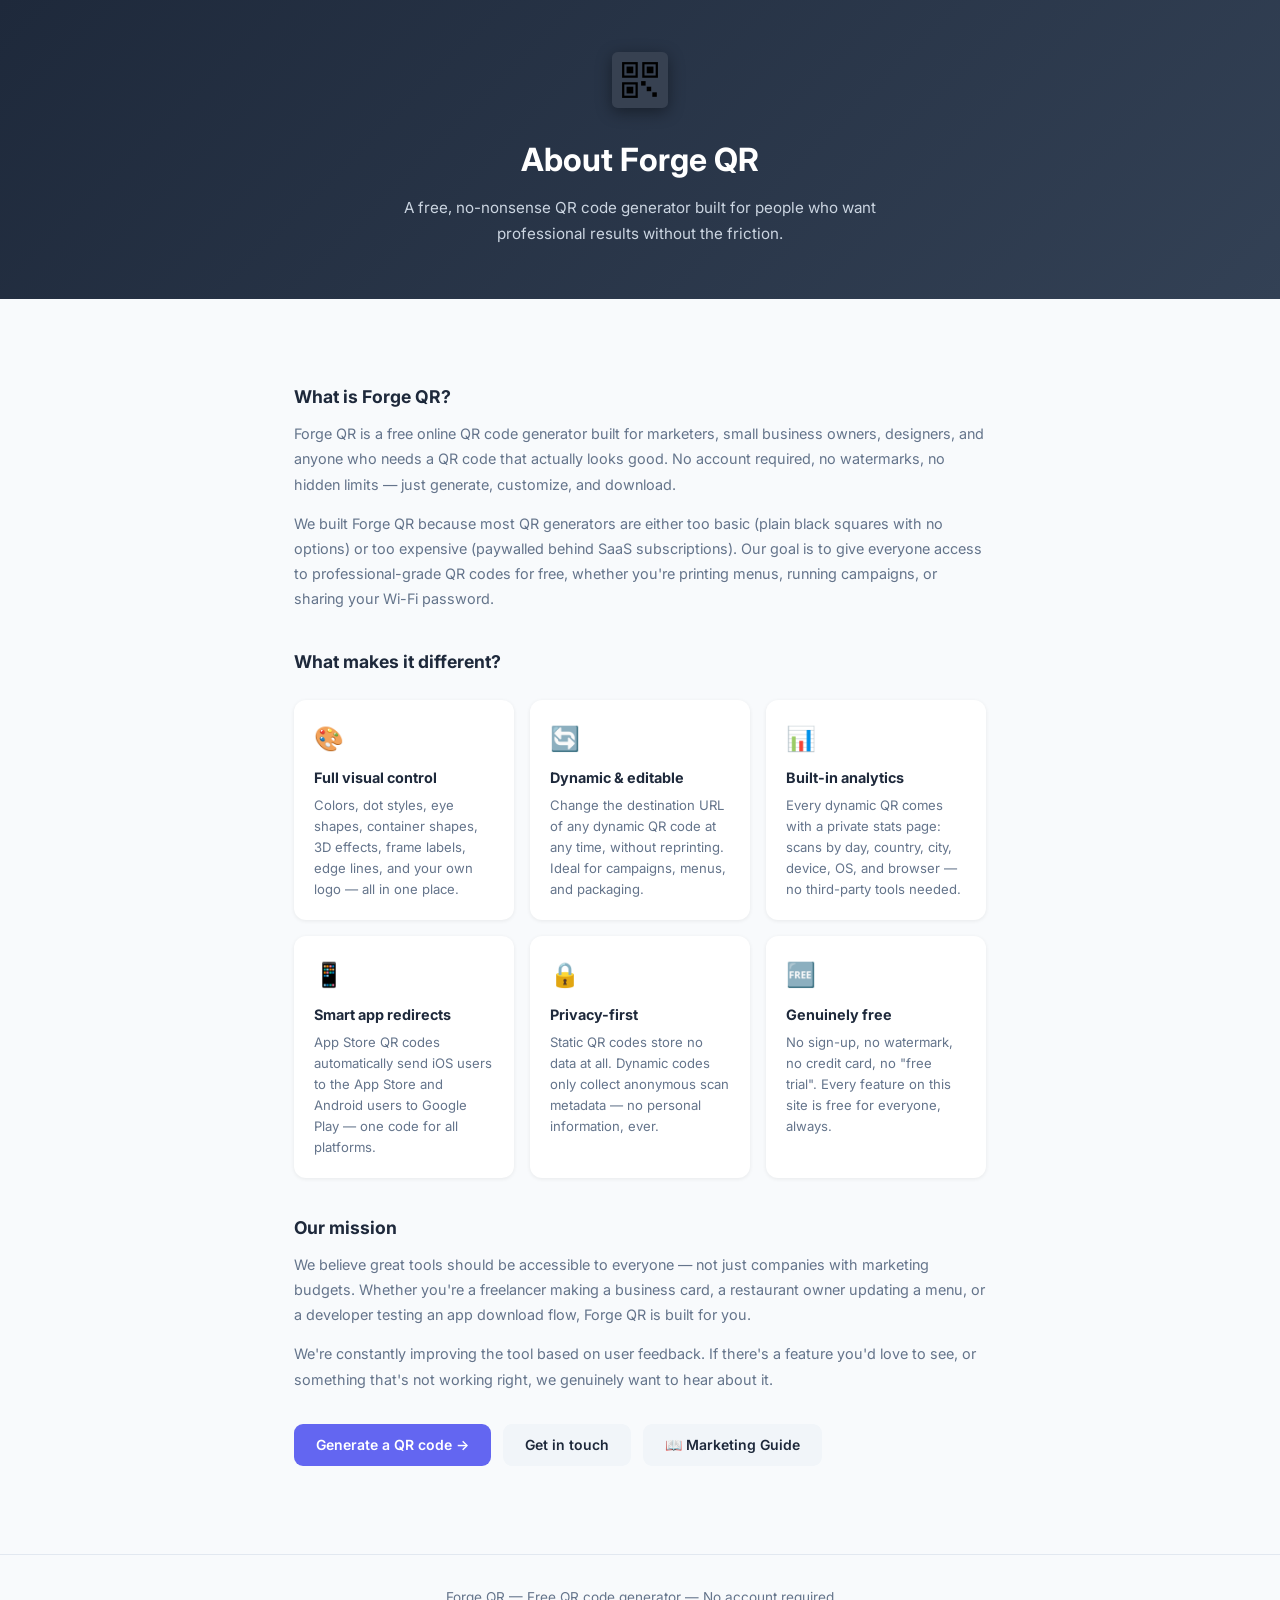
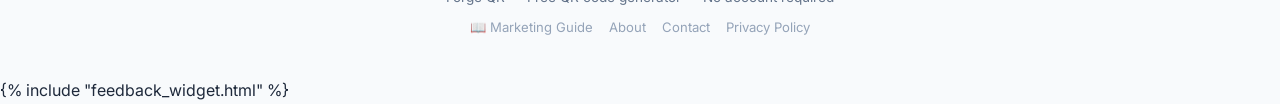
==== templates/about.html @ 37a7b5da "Add About, Contact, Privacy Policy pages and contact messages in admin - About page: mission, featur" ====
<!DOCTYPE html>
<html lang="en">
<head>
  <meta charset="UTF-8">
  <meta name="viewport" content="width=device-width, initial-scale=1.0">
  <title>About — Forge QR</title>
  <meta name="description" content="Forge QR is a free QR code generator built for marketers, business owners, and creators. No account required, no watermarks, full customization.">
  <meta name="robots" content="index, follow">
  <link rel="canonical" href="https://forgeqrcode.com/about">
  <script async src="https://www.googletagmanager.com/gtag/js?id=G-HWR5941KV2"></script>
  <script>window.dataLayer=window.dataLayer||[];function gtag(){dataLayer.push(arguments);}gtag('js',new Date());gtag('config','G-HWR5941KV2');</script>
  <script async src="https://pagead2.googlesyndication.com/pagead/js/adsbygoogle.js?client=ca-pub-5198883341858973" crossorigin="anonymous"></script>
  <link rel="icon" type="image/png" href="/static/favicon.png">
  <link rel="preconnect" href="https://fonts.googleapis.com">
  <link href="https://fonts.googleapis.com/css2?family=Inter:wght@400;500;600;700&display=swap" rel="stylesheet">
  <link rel="stylesheet" href="/static/css/style.css">
  <style>
    .about-hero { background: linear-gradient(135deg,#1e293b,#334155); color:#fff; padding:52px 24px; text-align:center; }
    .about-hero h1 { font-size:2rem; margin:0 0 10px; }
    .about-hero p { color:#cbd5e1; font-size:.95rem; max-width:520px; margin:0 auto; line-height:1.7; }
    .about-body { max-width:740px; margin:0 auto; padding:48px 24px 64px; }
    .about-body h2 { font-size:1.1rem; font-weight:700; color:var(--text); margin:36px 0 10px; }
    .about-body p { font-size:.9rem; color:var(--text-muted); line-height:1.75; margin:0 0 14px; }
    .value-grid { display:grid; grid-template-columns:repeat(auto-fit,minmax(200px,1fr)); gap:16px; margin:24px 0 36px; }
    .value-card { background:#fff; border-radius:12px; padding:20px; box-shadow:0 1px 4px rgba(0,0,0,.07); }
    .value-card .icon { font-size:1.5rem; margin-bottom:8px; }
    .value-card h3 { font-size:.9rem; font-weight:700; color:var(--text); margin:0 0 6px; }
    .value-card p { font-size:.82rem; color:var(--text-muted); line-height:1.6; margin:0; }
    .cta-row { display:flex; gap:12px; flex-wrap:wrap; margin-top:32px; }
    .cta-row a { padding:10px 22px; border-radius:9px; font-size:.875rem; font-weight:600; text-decoration:none; }
    .cta-primary { background:var(--primary); color:#fff; }
    .cta-secondary { background:#f1f5f9; color:var(--text); }
  </style>
</head>
<body>

<div class="about-hero">
  <div style="font-size:2rem;margin-bottom:12px;">
    <svg viewBox="0 0 100 100" width="56" height="56" xmlns="http://www.w3.org/2000/svg" style="filter:drop-shadow(0 4px 8px rgba(0,0,0,.4));">
      <rect width="100" height="100" rx="10" fill="#374151"/>
      <rect x="18" y="18" width="28" height="28" fill="black"/><rect x="22" y="22" width="20" height="20" fill="#374151"/><rect x="26" y="26" width="12" height="12" fill="black"/>
      <rect x="54" y="18" width="28" height="28" fill="black"/><rect x="58" y="22" width="20" height="20" fill="#374151"/><rect x="62" y="26" width="12" height="12" fill="black"/>
      <rect x="18" y="54" width="28" height="28" fill="black"/><rect x="22" y="58" width="20" height="20" fill="#374151"/><rect x="26" y="62" width="12" height="12" fill="black"/>
      <rect x="52" y="52" width="8" height="8" fill="black"/><rect x="62" y="62" width="8" height="8" fill="black"/><rect x="72" y="72" width="8" height="8" fill="black"/>
    </svg>
  </div>
  <h1>About Forge QR</h1>
  <p>A free, no-nonsense QR code generator built for people who want professional results without the friction.</p>
</div>

<div class="about-body">

  <h2>What is Forge QR?</h2>
  <p>
    Forge QR is a free online QR code generator built for marketers, small business owners, designers, and anyone who needs a QR code that actually looks good. No account required, no watermarks, no hidden limits — just generate, customize, and download.
  </p>
  <p>
    We built Forge QR because most QR generators are either too basic (plain black squares with no options) or too expensive (paywalled behind SaaS subscriptions). Our goal is to give everyone access to professional-grade QR codes for free, whether you're printing menus, running campaigns, or sharing your Wi-Fi password.
  </p>

  <h2>What makes it different?</h2>
  <div class="value-grid">
    <div class="value-card">
      <div class="icon">🎨</div>
      <h3>Full visual control</h3>
      <p>Colors, dot styles, eye shapes, container shapes, 3D effects, frame labels, edge lines, and your own logo — all in one place.</p>
    </div>
    <div class="value-card">
      <div class="icon">🔄</div>
      <h3>Dynamic & editable</h3>
      <p>Change the destination URL of any dynamic QR code at any time, without reprinting. Ideal for campaigns, menus, and packaging.</p>
    </div>
    <div class="value-card">
      <div class="icon">📊</div>
      <h3>Built-in analytics</h3>
      <p>Every dynamic QR comes with a private stats page: scans by day, country, city, device, OS, and browser — no third-party tools needed.</p>
    </div>
    <div class="value-card">
      <div class="icon">📱</div>
      <h3>Smart app redirects</h3>
      <p>App Store QR codes automatically send iOS users to the App Store and Android users to Google Play — one code for all platforms.</p>
    </div>
    <div class="value-card">
      <div class="icon">🔒</div>
      <h3>Privacy-first</h3>
      <p>Static QR codes store no data at all. Dynamic codes only collect anonymous scan metadata — no personal information, ever.</p>
    </div>
    <div class="value-card">
      <div class="icon">🆓</div>
      <h3>Genuinely free</h3>
      <p>No sign-up, no watermark, no credit card, no "free trial". Every feature on this site is free for everyone, always.</p>
    </div>
  </div>

  <h2>Our mission</h2>
  <p>
    We believe great tools should be accessible to everyone — not just companies with marketing budgets. Whether you're a freelancer making a business card, a restaurant owner updating a menu, or a developer testing an app download flow, Forge QR is built for you.
  </p>
  <p>
    We're constantly improving the tool based on user feedback. If there's a feature you'd love to see, or something that's not working right, we genuinely want to hear about it.
  </p>

  <div class="cta-row">
    <a href="/" class="cta-primary">Generate a QR code →</a>
    <a href="/contact" class="cta-secondary">Get in touch</a>
    <a href="/guide" class="cta-secondary">📖 Marketing Guide</a>
  </div>

</div>

<footer>
  <p>Forge QR &mdash; Free QR code generator &mdash; No account required</p>
  <p style="margin:8px 0;display:flex;flex-wrap:wrap;justify-content:center;gap:16px;">
    <a href="/guide" style="color:#94a3b8;font-size:.82rem;text-decoration:none;">📖 Marketing Guide</a>
    <a href="/about" style="color:#94a3b8;font-size:.82rem;text-decoration:none;">About</a>
    <a href="/contact" style="color:#94a3b8;font-size:.82rem;text-decoration:none;">Contact</a>
    <a href="/privacy" style="color:#94a3b8;font-size:.82rem;text-decoration:none;">Privacy Policy</a>
  </p>
</footer>

{% include "feedback_widget.html" %}
</body>
</html>
---- static/css/style.css ----
:root {
  --primary: #6366f1;
  --primary-dark: #4f46e5;
  --primary-light: #e0e7ff;
  --accent: #8b5cf6;
  --text: #1e293b;
  --text-muted: #64748b;
  --border: #e2e8f0;
  --bg: #f8fafc;
  --card: #ffffff;
  --radius: 12px;
  --shadow: 0 1px 3px rgba(0,0,0,.08), 0 4px 16px rgba(0,0,0,.06);
  --shadow-lg: 0 8px 32px rgba(99,102,241,.15);
}

*, *::before, *::after { box-sizing: border-box; margin: 0; padding: 0; }

body {
  font-family: 'Inter', system-ui, sans-serif;
  background: var(--bg);
  color: var(--text);
  line-height: 1.6;
  min-height: 100vh;
}

/* ── Hero ── */
.hero {
  background: linear-gradient(135deg, #6366f1 0%, #8b5cf6 100%);
  color: #fff;
  padding: 56px 24px 48px;
  text-align: center;
}
.hero-icon { font-size: 3rem; margin-bottom: 12px; display:flex; justify-content:center; }
.hero h1 { font-size: clamp(1.6rem, 4vw, 2.4rem); font-weight: 700; margin-bottom: 8px; }
.hero p { font-size: 1.05rem; opacity: .85; max-width: 480px; margin: 0 auto; }

/* ── Layout ── */
.container { max-width: 1100px; margin: 0 auto; padding: 0 24px; }

/* ── Tabs ── */
.tabs {
  display: flex;
  gap: 8px;
  margin: 36px 0 28px;
  background: var(--card);
  border: 1px solid var(--border);
  border-radius: var(--radius);
  padding: 6px;
  width: fit-content;
  box-shadow: var(--shadow);
}
.tab-btn {
  padding: 10px 28px;
  border: none;
  border-radius: 8px;
  font-size: .95rem;
  font-weight: 500;
  cursor: pointer;
  background: transparent;
  color: var(--text-muted);
  transition: all .2s;
}
.tab-btn:hover { color: var(--primary); background: var(--primary-light); }
.tab-btn.active { background: var(--primary); color: #fff; box-shadow: 0 2px 8px rgba(99,102,241,.35); }

/* ── Tab content ── */
.tab-content { display: none; }
.tab-content.active { display: block; }

/* ── Grid ── */
.card-grid {
  display: grid;
  grid-template-columns: 1fr 380px;
  gap: 24px;
  align-items: start;
  padding-bottom: 60px;
}
@media (max-width: 820px) {
  .card-grid { grid-template-columns: 1fr; }
}

/* ── Cards ── */
.form-card, .preview-card {
  background: var(--card);
  border: 1px solid var(--border);
  border-radius: var(--radius);
  padding: 28px;
  box-shadow: var(--shadow);
}
.form-card h2, .preview-card h2 {
  font-size: 1.1rem;
  font-weight: 600;
  margin-bottom: 20px;
  color: var(--text);
}

/* ── Tab description ── */
.tab-description {
  background: var(--primary-light);
  border: 1.5px solid #c7d2fe;
  border-radius: var(--radius);
  padding: 14px 18px;
  font-size: .9rem;
  color: #3730a3;
  line-height: 1.6;
  margin-bottom: 24px;
}

/* ── Form elements ── */
.form-group { margin-bottom: 18px; }
.form-group label {
  display: block;
  font-size: .875rem;
  font-weight: 500;
  margin-bottom: 6px;
  color: var(--text);
}
input[type="text"],
input[type="url"],
input[type="email"],
input[type="tel"],
input[type="password"],
select,
textarea {
  width: 100%;
  padding: 10px 14px;
  border: 1.5px solid var(--border);
  border-radius: 8px;
  font-size: .95rem;
  font-family: inherit;
  color: var(--text);
  background: #fff;
  transition: border-color .2s, box-shadow .2s;
  outline: none;
}
input:focus, select:focus, textarea:focus {
  border-color: var(--primary);
  box-shadow: 0 0 0 3px rgba(99,102,241,.12);
}
textarea { resize: vertical; min-height: 80px; }
select { appearance: none; background-image: url("data:image/svg+xml,%3Csvg xmlns='http://www.w3.org/2000/svg' width='16' height='16' viewBox='0 0 24 24' fill='none' stroke='%2364748b' stroke-width='2'%3E%3Cpath d='m6 9 6 6 6-6'/%3E%3C/svg%3E"); background-repeat: no-repeat; background-position: right 12px center; padding-right: 36px; }

.checkbox-label { display: flex; align-items: center; gap: 8px; font-size: .9rem; cursor: pointer; }
.checkbox-label input[type="checkbox"] { width: 16px; height: 16px; accent-color: var(--primary); cursor: pointer; }

/* ── Misc helpers ── */
.optional-tag {
  font-size: .75rem;
  font-weight: 400;
  color: var(--text-muted);
  background: #f1f5f9;
  border-radius: 4px;
  padding: 1px 6px;
  margin-left: 4px;
}
.field-hint { font-size: .8rem; color: var(--text-muted); margin-top: 4px; display: block; }

/* ── QR Type Buttons ── */
.type-grid {
  display: grid;
  grid-template-columns: repeat(3, 1fr);
  gap: 8px;
}
.type-btn {
  padding: 9px 6px;
  border: 1.5px solid var(--border);
  border-radius: 8px;
  font-size: .85rem;
  font-weight: 500;
  cursor: pointer;
  background: #fff;
  color: var(--text-muted);
  transition: all .2s;
  text-align: center;
}
.type-btn:hover { border-color: var(--primary); color: var(--primary); background: var(--primary-light); }
.type-btn.active { border-color: var(--primary); background: var(--primary); color: #fff; }

/* ── Type fields ── */
.type-fields { display: none; }
.type-fields.active { display: block; }

/* ── Dot Style Grid ── */
.dot-grid {
  display: grid;
  grid-template-columns: repeat(3, 1fr);
  gap: 8px;
}
.dot-btn {
  display: flex;
  flex-direction: column;
  align-items: center;
  gap: 6px;
  padding: 10px 6px 8px;
  border: 1.5px solid var(--border);
  border-radius: 8px;
  font-size: .78rem;
  font-weight: 500;
  cursor: pointer;
  background: #fff;
  color: var(--text-muted);
  transition: all .2s;
}
.dot-btn:hover { border-color: var(--primary); color: var(--primary); background: var(--primary-light); }
.dot-btn.active { border-color: var(--primary); background: var(--primary); color: #fff; }
.dot-btn.active .dot-preview { background: #fff; }

.dot-btn svg { display: block; flex-shrink: 0; }

/* ── Reset colors button ── */
.btn-reset-colors {
  background: none;
  border: none;
  font-size: .75rem;
  font-family: inherit;
  color: var(--text-muted);
  cursor: pointer;
  padding: 2px 6px;
  border-radius: 4px;
  margin-left: 6px;
  vertical-align: middle;
  transition: color .2s, background .2s;
}
.btn-reset-colors:hover { color: var(--primary); background: var(--primary-light); }

/* ── Container Shape ── */
.shape-grid {
  display: grid;
  grid-template-columns: repeat(3, 1fr);
  gap: 8px;
}
.shape-btn {
  display: flex;
  flex-direction: column;
  align-items: center;
  gap: 6px;
  padding: 10px 6px 8px;
  border: 1.5px solid var(--border);
  border-radius: 8px;
  font-size: .78rem;
  font-weight: 500;
  cursor: pointer;
  background: #fff;
  color: var(--text-muted);
  transition: all .2s;
}
.shape-btn:hover { border-color: var(--primary); color: var(--primary); background: var(--primary-light); }
.shape-btn.active { border-color: var(--primary); background: var(--primary); color: #fff; }
.shape-btn svg { display: block; }

/* ── Colors ── */
.color-row { display: flex; gap: 16px; }
.color-item {
  display: flex;
  align-items: center;
  gap: 10px;
  flex: 1;
  background: var(--bg);
  border: 1.5px solid var(--border);
  border-radius: 8px;
  padding: 8px 12px;
  cursor: pointer;
  transition: border-color .2s;
}
.color-item:hover { border-color: var(--primary); }
.color-item input[type="color"] {
  width: 36px;
  height: 36px;
  padding: 2px;
  border: 1.5px solid var(--border);
  border-radius: 8px;
  cursor: pointer;
  outline: none;
  -webkit-appearance: none;
  appearance: none;
  background: none;
}
.color-item input[type="color"]::-webkit-color-swatch-wrapper {
  padding: 0;
  border-radius: 5px;
}
.color-item input[type="color"]::-webkit-color-swatch {
  border: none;
  border-radius: 5px;
}
.color-item input[type="color"]::-moz-color-swatch {
  border: none;
  border-radius: 5px;
}
.color-item span { font-size: .85rem; color: var(--text-muted); font-weight: 500; }

/* ── Edge Line ── */
.edge-line-row { display: flex; align-items: center; gap: 16px; flex-wrap: wrap; }
.edge-enable-label {
  display: flex; align-items: center; gap: 6px;
  cursor: pointer; font-size: .9rem; color: var(--text); user-select: none;
}
.edge-enable-label input[type="checkbox"] { width: 16px; height: 16px; accent-color: var(--primary); cursor: pointer; }
.edge-line-controls {
  display: none; align-items: center; gap: 12px; flex-wrap: wrap;
}
.edge-line-controls.visible { display: flex; }
.edge-line-controls input[type="color"] {
  width: 36px; height: 36px; padding: 2px;
  border: 1.5px solid var(--border); border-radius: 6px; cursor: pointer;
}
.edge-width-label {
  display: flex; align-items: center; gap: 6px;
  font-size: .85rem; color: var(--text-muted);
}
.edge-width-label input[type="range"] { width: 100px; accent-color: var(--primary); }

/* ── Frame text style row ── */
.frame-text-style {
  display: flex; align-items: center; gap: 12px; margin-top: 10px; flex-wrap: wrap;
}
.font-select {
  flex: 1; min-width: 130px;
  padding: 7px 10px; border: 1.5px solid var(--border); border-radius: 8px;
  font-size: .875rem; color: var(--text); background: var(--card); cursor: pointer;
  transition: border-color .2s;
}
.font-select:focus { outline: none; border-color: var(--primary); }

/* ── Effect grid ── */
.effect-grid {
  display: grid;
  grid-template-columns: repeat(3, 1fr);
  gap: 8px;
}
.effect-btn {
  display: flex;
  flex-direction: column;
  align-items: center;
  gap: 6px;
  padding: 10px 6px 8px;
  border: 1.5px solid var(--border);
  border-radius: 8px;
  font-size: .78rem;
  font-weight: 500;
  cursor: pointer;
  background: #fff;
  color: var(--text-muted);
  transition: all .2s;
}
.effect-btn svg { display: block; flex-shrink: 0; }
.effect-btn:hover { border-color: var(--primary); color: var(--primary); background: var(--primary-light); }
.effect-btn.active { border-color: var(--primary); background: var(--primary); color: #fff; }

/* ── Upload zone ── */
.upload-zone {
  border: 2px dashed var(--border);
  border-radius: 10px;
  padding: 24px;
  text-align: center;
  cursor: pointer;
  transition: all .2s;
  background: var(--bg);
  position: relative;
}
.upload-zone:hover, .upload-zone.drag-over {
  border-color: var(--primary);
  background: var(--primary-light);
}
.upload-zone input[type="file"] {
  position: absolute;
  inset: 0;
  opacity: 0;
  cursor: pointer;
  width: 100%;
  height: 100%;
  border: none;
  background: none;
  box-shadow: none;
  padding: 0;
}
.upload-zone input[type="file"]:focus { box-shadow: none; }
.upload-icon { font-size: 2rem; margin-bottom: 6px; }
.upload-zone p { font-size: .875rem; color: var(--text-muted); }
.upload-zone small { font-size: .8rem; color: var(--text-muted); opacity: .7; }

.logo-preview-row {
  display: none;
  align-items: center;
  gap: 12px;
  background: var(--bg);
  border: 1.5px solid var(--border);
  border-radius: 10px;
  padding: 12px 16px;
}
.logo-preview-row.visible { display: flex; }
.logo-preview-row img { width: 48px; height: 48px; object-fit: contain; border-radius: 6px; border: 1px solid var(--border); }
.logo-preview-row span { flex: 1; font-size: .875rem; color: var(--text-muted); white-space: nowrap; overflow: hidden; text-overflow: ellipsis; }
.btn-remove {
  background: none;
  border: none;
  color: #ef4444;
  cursor: pointer;
  font-size: .8rem;
  font-weight: 500;
  padding: 4px 8px;
  border-radius: 6px;
  transition: background .2s;
}
.btn-remove:hover { background: #fee2e2; }

/* ── Buttons ── */
.btn-primary {
  width: 100%;
  padding: 13px;
  background: linear-gradient(135deg, var(--primary) 0%, var(--accent) 100%);
  color: #fff;
  border: none;
  border-radius: 10px;
  font-size: 1rem;
  font-weight: 600;
  cursor: pointer;
  transition: opacity .2s, transform .1s, box-shadow .2s;
  box-shadow: 0 4px 14px rgba(99,102,241,.4);
  margin-top: 8px;
}
.btn-primary:hover { opacity: .9; box-shadow: 0 6px 20px rgba(99,102,241,.5); }
.btn-primary:active { transform: scale(.99); }
.btn-primary:disabled { opacity: .6; cursor: not-allowed; transform: none; }

.btn-download {
  width: 100%;
  padding: 12px;
  background: #fff;
  color: var(--primary);
  border: 2px solid var(--primary);
  border-radius: 10px;
  font-size: .95rem;
  font-weight: 600;
  cursor: pointer;
  transition: all .2s;
  margin-top: 16px;
  display: none;
}
.btn-download:hover { background: var(--primary); color: #fff; }
.btn-download.visible { display: block; }

/* ── QR Preview ── */
.qr-preview {
  min-height: 280px;
  display: flex;
  align-items: center;
  justify-content: center;
  border: 2px dashed var(--border);
  border-radius: 12px;
  background: var(--bg);
  overflow: hidden;
  transition: border-color .3s;
}
.qr-preview.has-image { border-style: solid; border-color: var(--border); }
.qr-preview img {
  width: 100%;
  max-width: 280px;
  display: block;
  background-image: linear-gradient(45deg, #cbd5e1 25%, transparent 25%),
    linear-gradient(-45deg, #cbd5e1 25%, transparent 25%),
    linear-gradient(45deg, transparent 75%, #cbd5e1 75%),
    linear-gradient(-45deg, transparent 75%, #cbd5e1 75%);
  background-size: 12px 12px;
  background-position: 0 0, 0 6px, 6px -6px, -6px 0px;
  background-color: #f1f5f9;
}
.preview-placeholder { text-align: center; padding: 32px; }
.preview-placeholder .preview-icon { font-size: 3rem; opacity: .3; margin-bottom: 12px; }
.preview-placeholder p { font-size: .9rem; color: var(--text-muted); }

/* ── Spinner ── */
.spinner {
  width: 20px; height: 20px;
  border: 2.5px solid rgba(255,255,255,.4);
  border-top-color: #fff;
  border-radius: 50%;
  animation: spin .7s linear infinite;
  display: inline-block;
  vertical-align: middle;
  margin-right: 8px;
}
@keyframes spin { to { transform: rotate(360deg); } }

/* ── Result info box (dynamic) ── */
.result-box {
  display: none;
  margin-top: 20px;
  background: #f0fdf4;
  border: 1.5px solid #86efac;
  border-radius: 10px;
  padding: 16px;
}
.result-box.visible { display: block; }
.result-box h3 { font-size: .9rem; font-weight: 600; color: #166534; margin-bottom: 12px; }

.copy-row {
  display: flex;
  align-items: center;
  gap: 8px;
  margin-bottom: 10px;
}
.copy-row:last-child { margin-bottom: 0; }
.copy-row label { font-size: .78rem; font-weight: 600; color: var(--text-muted); width: 56px; flex-shrink: 0; }
.copy-input {
  flex: 1;
  min-width: 0;
  font-size: .8rem;
  padding: 7px 10px;
  border: 1px solid var(--border);
  border-radius: 6px;
  background: #fff;
  color: var(--text);
  white-space: nowrap;
  overflow: hidden;
  text-overflow: ellipsis;
  cursor: text;
  outline: none;
}
.btn-copy {
  width: 32px;
  height: 32px;
  flex-shrink: 0;
  display: flex;
  align-items: center;
  justify-content: center;
  background: var(--primary);
  color: #fff;
  border: none;
  border-radius: 6px;
  cursor: pointer;
  transition: background .2s;
}
.btn-copy:hover { background: var(--primary-dark); }
.btn-copy.copied { background: #22c55e; }

/* ── Divider ── */
.divider { height: 1px; background: var(--border); margin: 20px 0; }

/* ── Footer ── */
footer {
  text-align: center;
  padding: 32px 24px;
  font-size: .85rem;
  color: var(--text-muted);
  border-top: 1px solid var(--border);
  margin-top: 24px;
}
.visitor-count {
  margin-top: 8px;
  font-size: .8rem;
  color: var(--text-muted);
  opacity: .7;
}

/* ── Manage page ── */
.manage-hero {
  background: linear-gradient(135deg, #6366f1 0%, #8b5cf6 100%);
  color: #fff;
  padding: 40px 24px 36px;
  text-align: center;
}
.manage-hero a { color: rgba(255,255,255,.75); text-decoration: none; font-size: .9rem; }
.manage-hero a:hover { color: #fff; }
.manage-hero h1 { font-size: 1.6rem; font-weight: 700; margin: 12px 0 6px; }
.manage-hero p { opacity: .8; font-size: .95rem; }

.manage-grid {
  display: grid;
  grid-template-columns: 1fr 320px;
  gap: 24px;
  padding: 36px 0 60px;
}
@media (max-width: 720px) { .manage-grid { grid-template-columns: 1fr; } }

.stat-row { display: flex; justify-content: space-between; align-items: center; padding: 10px 0; border-bottom: 1px solid var(--border); }
.stat-row:last-child { border-bottom: none; }
.stat-label { font-size: .875rem; color: var(--text-muted); }
.stat-value { font-size: .95rem; font-weight: 600; }
.stat-count { font-size: 1.8rem; font-weight: 700; color: var(--primary); }

.alert { padding: 12px 16px; border-radius: 8px; font-size: .875rem; margin-top: 12px; display: none; }
.alert.success { background: #f0fdf4; border: 1px solid #86efac; color: #166534; display: block; }
.alert.error { background: #fef2f2; border: 1px solid #fca5a5; color: #991b1b; display: block; }
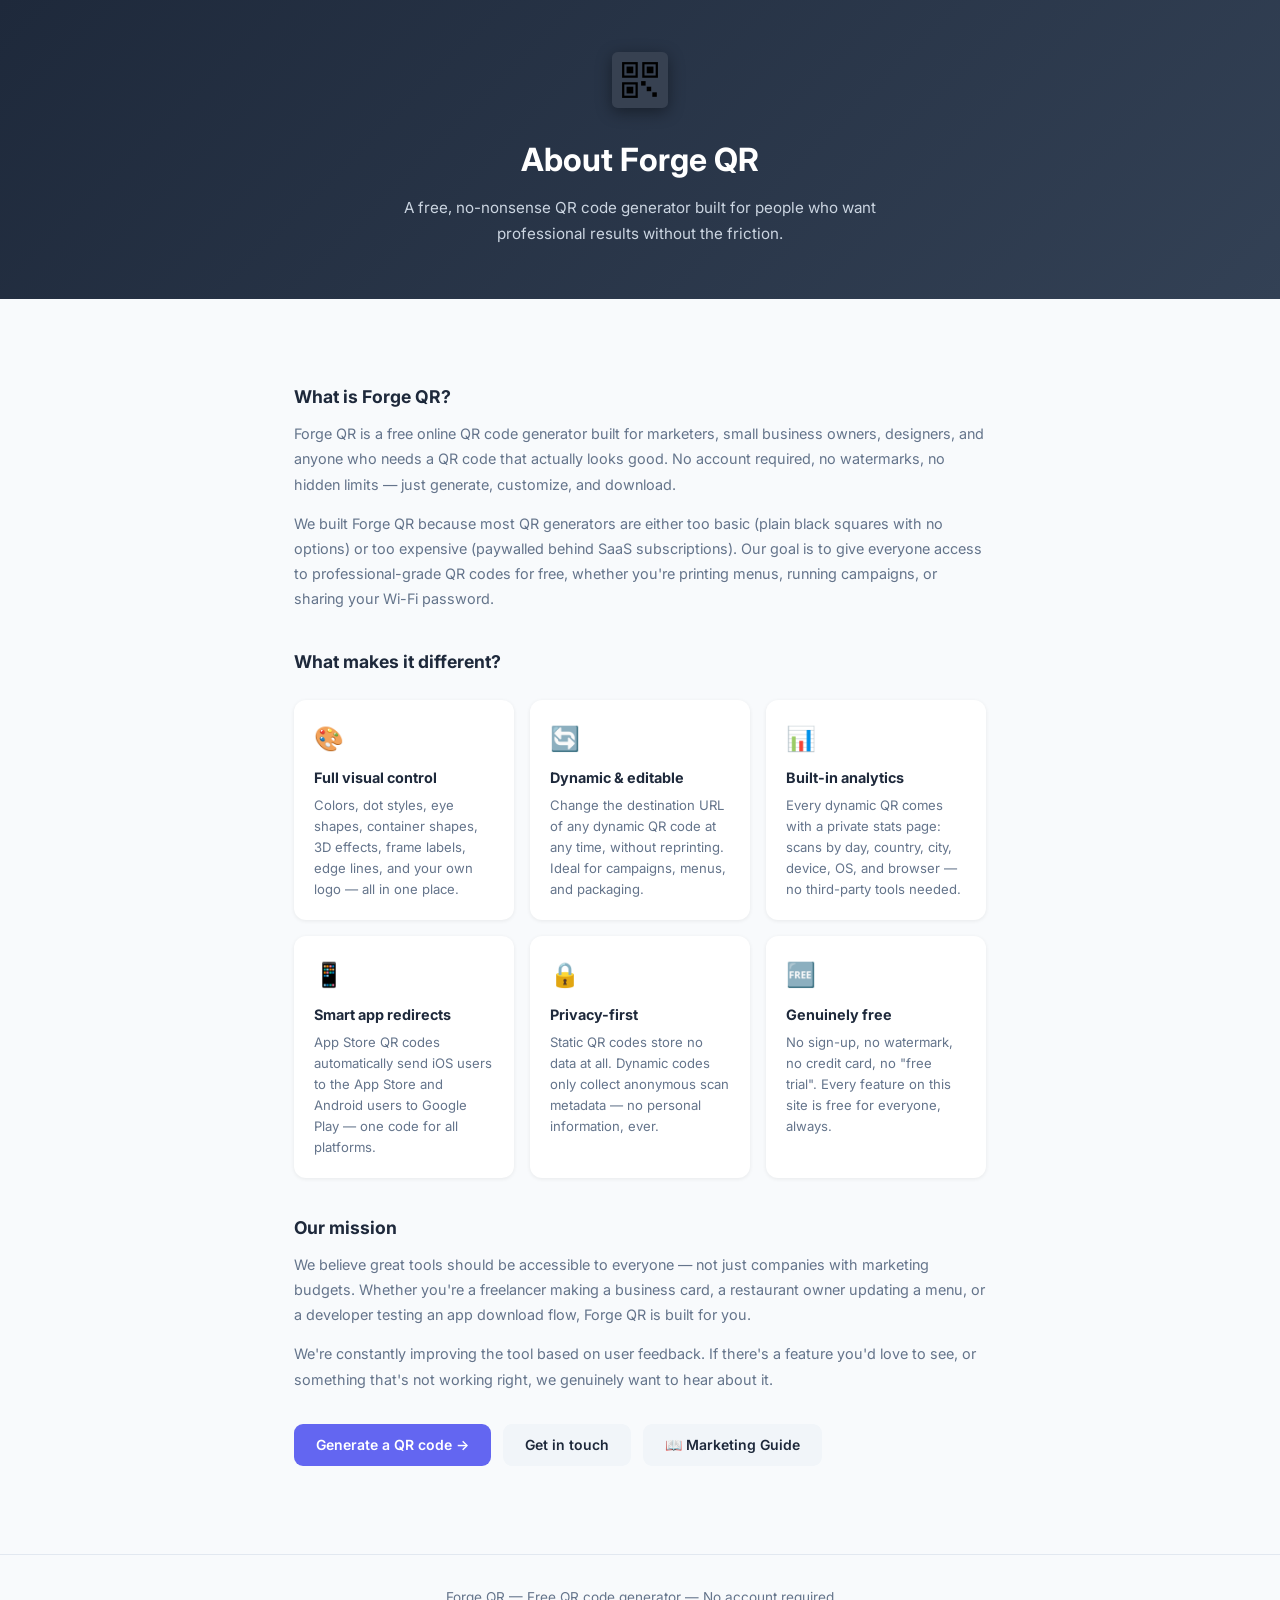
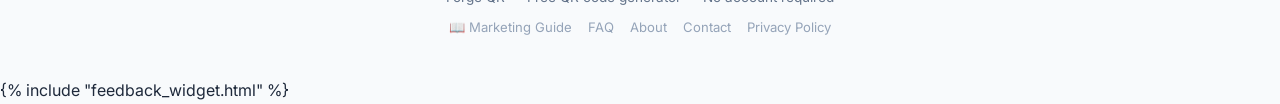
==== commit 7d894784: "Add FAQ page with accordion, update sitemap and all footers - 18-question FAQ across 6 categories (b" ====
--- a/templates/about.html
+++ b/templates/about.html
@@ -112,6 +112,7 @@
   <p>Forge QR &mdash; Free QR code generator &mdash; No account required</p>
   <p style="margin:8px 0;display:flex;flex-wrap:wrap;justify-content:center;gap:16px;">
     <a href="/guide" style="color:#94a3b8;font-size:.82rem;text-decoration:none;">📖 Marketing Guide</a>
+    <a href="/faq" style="color:#94a3b8;font-size:.82rem;text-decoration:none;">FAQ</a>
     <a href="/about" style="color:#94a3b8;font-size:.82rem;text-decoration:none;">About</a>
     <a href="/contact" style="color:#94a3b8;font-size:.82rem;text-decoration:none;">Contact</a>
     <a href="/privacy" style="color:#94a3b8;font-size:.82rem;text-decoration:none;">Privacy Policy</a>
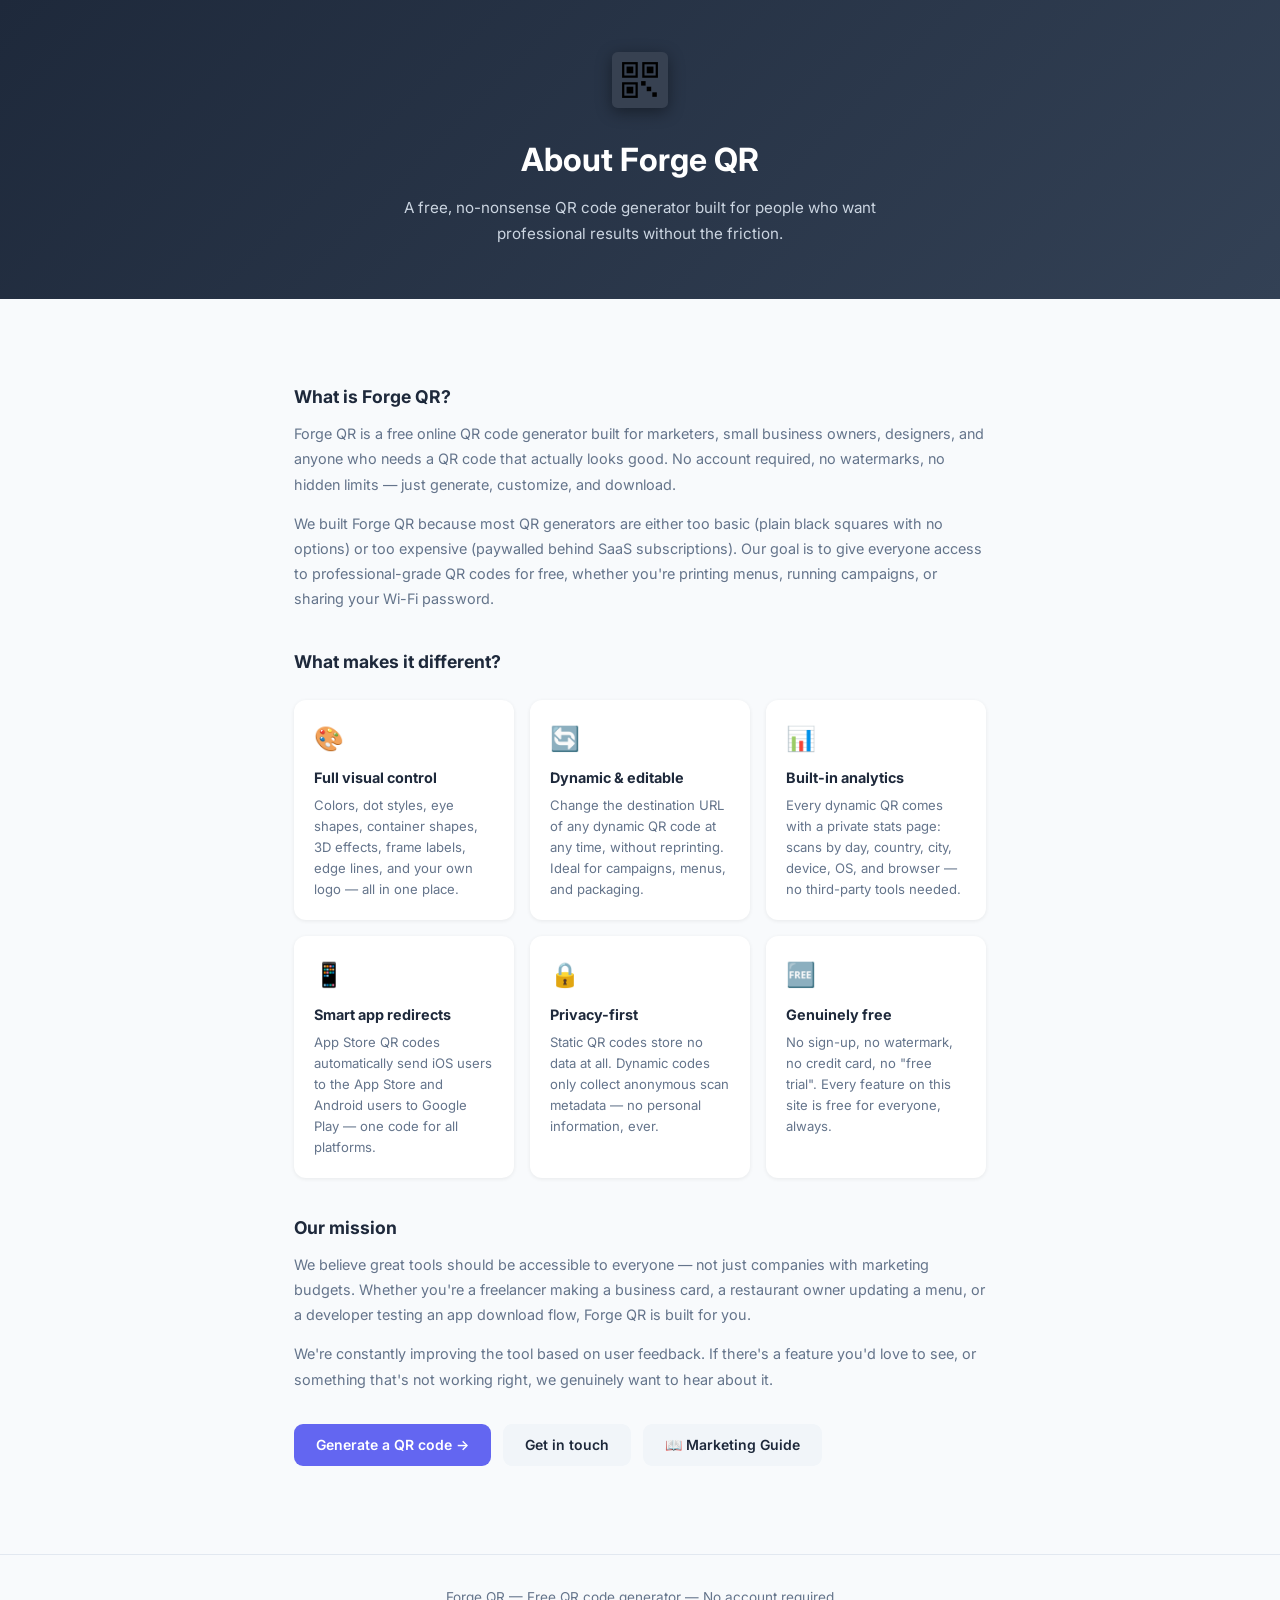
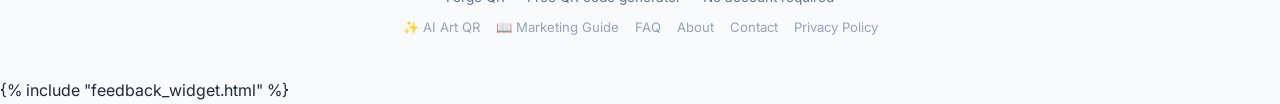
==== commit a8caa8ab: "Add AI Art QR page with embedded HuggingFace Space New /ai-qr route embeds the QR code AI art genera" ====
--- a/templates/about.html
+++ b/templates/about.html
@@ -7,8 +7,9 @@
   <meta name="description" content="Forge QR is a free QR code generator built for marketers, business owners, and creators. No account required, no watermarks, full customization.">
   <meta name="robots" content="index, follow">
   <link rel="canonical" href="https://forgeqrcode.com/about">
+  <script>window.dataLayer=window.dataLayer||[];function gtag(){dataLayer.push(arguments);}gtag('consent','default',{analytics_storage:'denied',ad_storage:'denied',wait_for_update:500});</script>
   <script async src="https://www.googletagmanager.com/gtag/js?id=G-HWR5941KV2"></script>
-  <script>window.dataLayer=window.dataLayer||[];function gtag(){dataLayer.push(arguments);}gtag('js',new Date());gtag('config','G-HWR5941KV2');</script>
+  <script>gtag('js',new Date());gtag('config','G-HWR5941KV2');</script>
   <script async src="https://pagead2.googlesyndication.com/pagead/js/adsbygoogle.js?client=ca-pub-5198883341858973" crossorigin="anonymous"></script>
   <link rel="icon" type="image/png" href="/static/favicon.png">
   <link rel="preconnect" href="https://fonts.googleapis.com">
@@ -111,6 +112,7 @@
 <footer>
   <p>Forge QR &mdash; Free QR code generator &mdash; No account required</p>
   <p style="margin:8px 0;display:flex;flex-wrap:wrap;justify-content:center;gap:16px;">
+    <a href="/ai-qr" style="color:#94a3b8;font-size:.82rem;text-decoration:none;">✨ AI Art QR</a>
     <a href="/guide" style="color:#94a3b8;font-size:.82rem;text-decoration:none;">📖 Marketing Guide</a>
     <a href="/faq" style="color:#94a3b8;font-size:.82rem;text-decoration:none;">FAQ</a>
     <a href="/about" style="color:#94a3b8;font-size:.82rem;text-decoration:none;">About</a>
